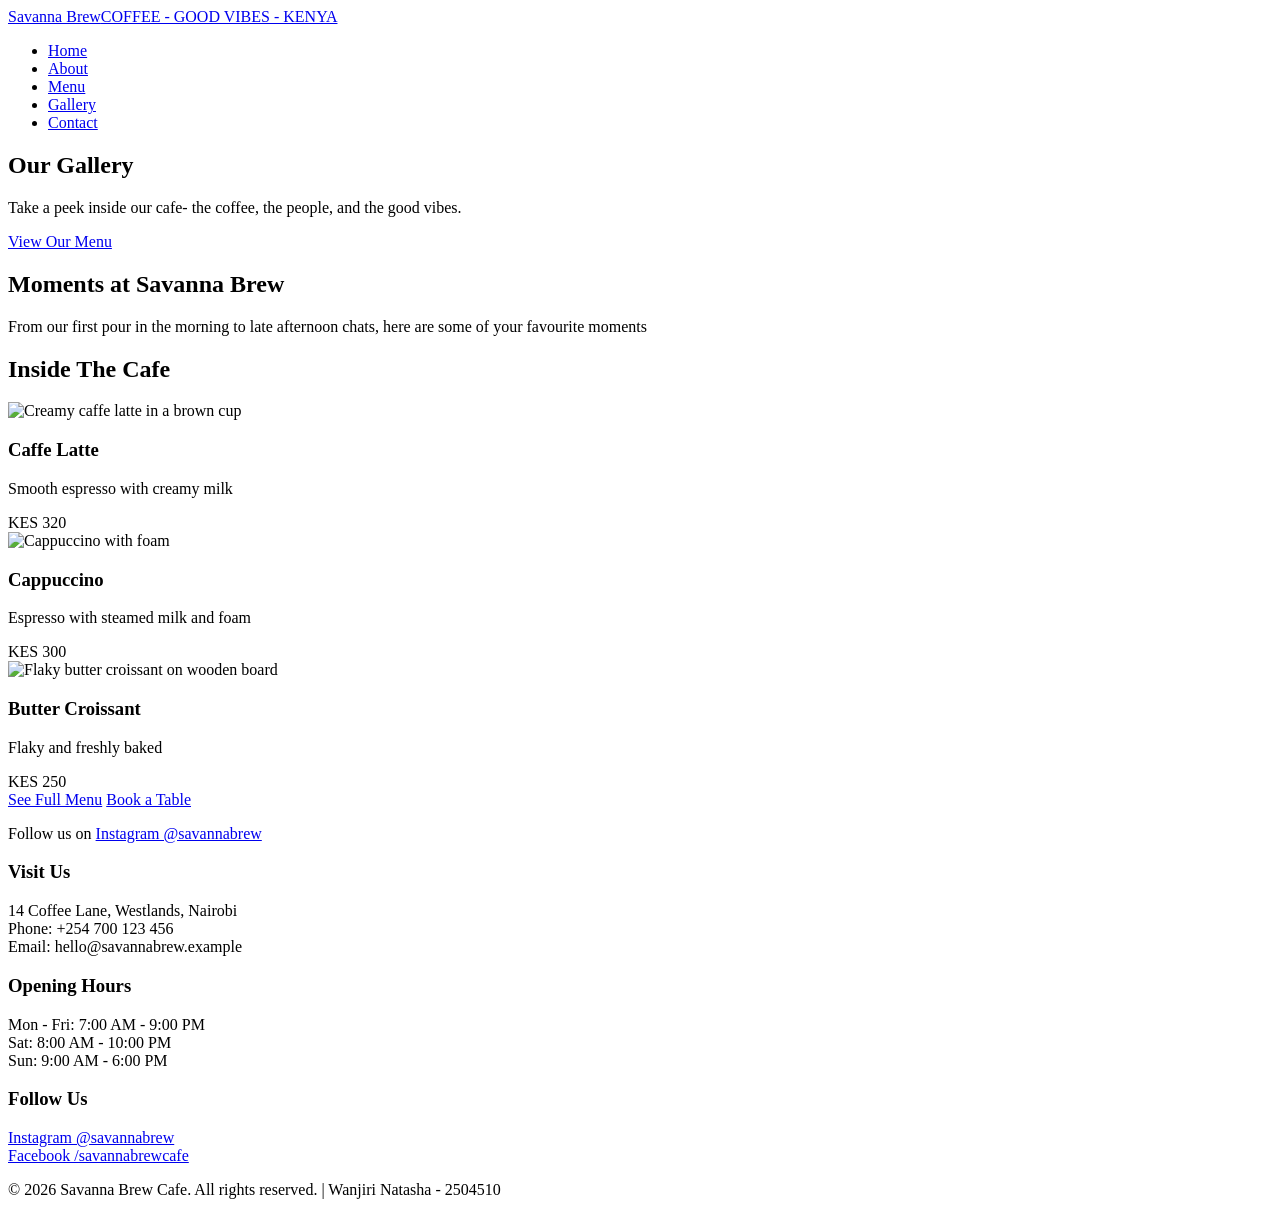
==== gallery.html @ 36a7eca8 "Add files via upload" ====
<!DOCTYPE html>
<html lang="en">
<head>
<meta charset="UTF-8">
<meta name="viewport" content="width=device-width, initial-scale=1.0">
<title>gallery | Savanna Brew Cafe - Brewed in Kenya. Served with love.</title>
<link href="https://fonts.googleapis.com/css2?family=Open+Sans:wght@400;600;700&family=Playfair+Display:wght@700&display=swap" rel="stylesheet">
<link rel="stylesheet" href="css/style.css">
</head>
<body>
<header class="site-header">
<div class="container header-inner">
<a href="index.html" class="logo">Savanna Brew<span>COFFEE - GOOD VIBES - KENYA</span></a>
<nav><ul class="main-nav">
<li><a href="index.html" class="">Home</a></li>
<li><a href="about.html">About</a></li>
<li><a href="menu.html">Menu</a></li>
<li><a href="gallery.html" class="active">Gallery</a></li>
<li><a href="contact.html">Contact</a></li>
</ul></nav>
</div>
</header>
<main>
<section class="hero">
<div class="container">
<h1>Our Gallery</h1>
<p>Take a peek inside our cafe- the coffee, the people, and the good vibes.</p>
<a href="menu.html" class="btn">View Our Menu</a>
</div>
</section>
<section class="section">
<div class="container">
<h2 class="section-title">Moments at Savanna Brew</h2>
<p class="center-text">From our first pour in the morning to late afternoon chats, here are some of your favourite moments</p>
<h2 class="section-title">Inside The Cafe</h2>
<div class="cards">
<article class="card">
<img src="images/latte.jpg" alt="Creamy caffe latte in a brown cup">
<h3>Caffe Latte</h3>
<p>Smooth espresso with creamy milk</p>
<span class="price">KES 320</span>
</article>
<article class="card">
<img src="images/cappuccino.jpg" alt="Cappuccino with foam">
<h3>Cappuccino</h3>
<p>Espresso with steamed milk and foam</p>
<span class="price">KES 300</span>
</article>
<article class="card">
<img src="images/croissant.jpg" alt="Flaky butter croissant on wooden board">
<h3>Butter Croissant</h3>
<p>Flaky and freshly baked</p>
<span class="price">KES 250</span>
</article>
</div>
<div class="cta-row">
<a href="menu.html" class="btn">See Full Menu</a>
<a href="contact.html" class="btn btn-outline">Book a Table</a>
</div>
<p class="center-text">Follow us on <a href="https://instagram.com/savannabrew" target="_blank" rel="noopener">Instagram @savannabrew</a></p>
</div>
</section>
</main>
<footer>
<div class="container footer-grid">
<div><h3>Visit Us</h3><p>14 Coffee Lane, Westlands, Nairobi<br>Phone: +254 700 123 456<br>Email: hello@savannabrew.example</p></div>
<div><h3>Opening Hours</h3><p>Mon - Fri: 7:00 AM - 9:00 PM<br>Sat: 8:00 AM - 10:00 PM<br>Sun: 9:00 AM - 6:00 PM</p></div>
<div><h3>Follow Us</h3><p><a href="https://instagram.com/savannabrew" target="_blank" rel="noopener">Instagram @savannabrew</a><br><a href="https://facebook.com/savannabrewcafe" target="_blank" rel="noopener">Facebook /savannabrewcafe</a></p></div>
</div>
<p class="copyright">© 2026 Savanna Brew Cafe. All rights reserved. | Wanjiri Natasha - 2504510</p>
</footer>
</body>
</html>
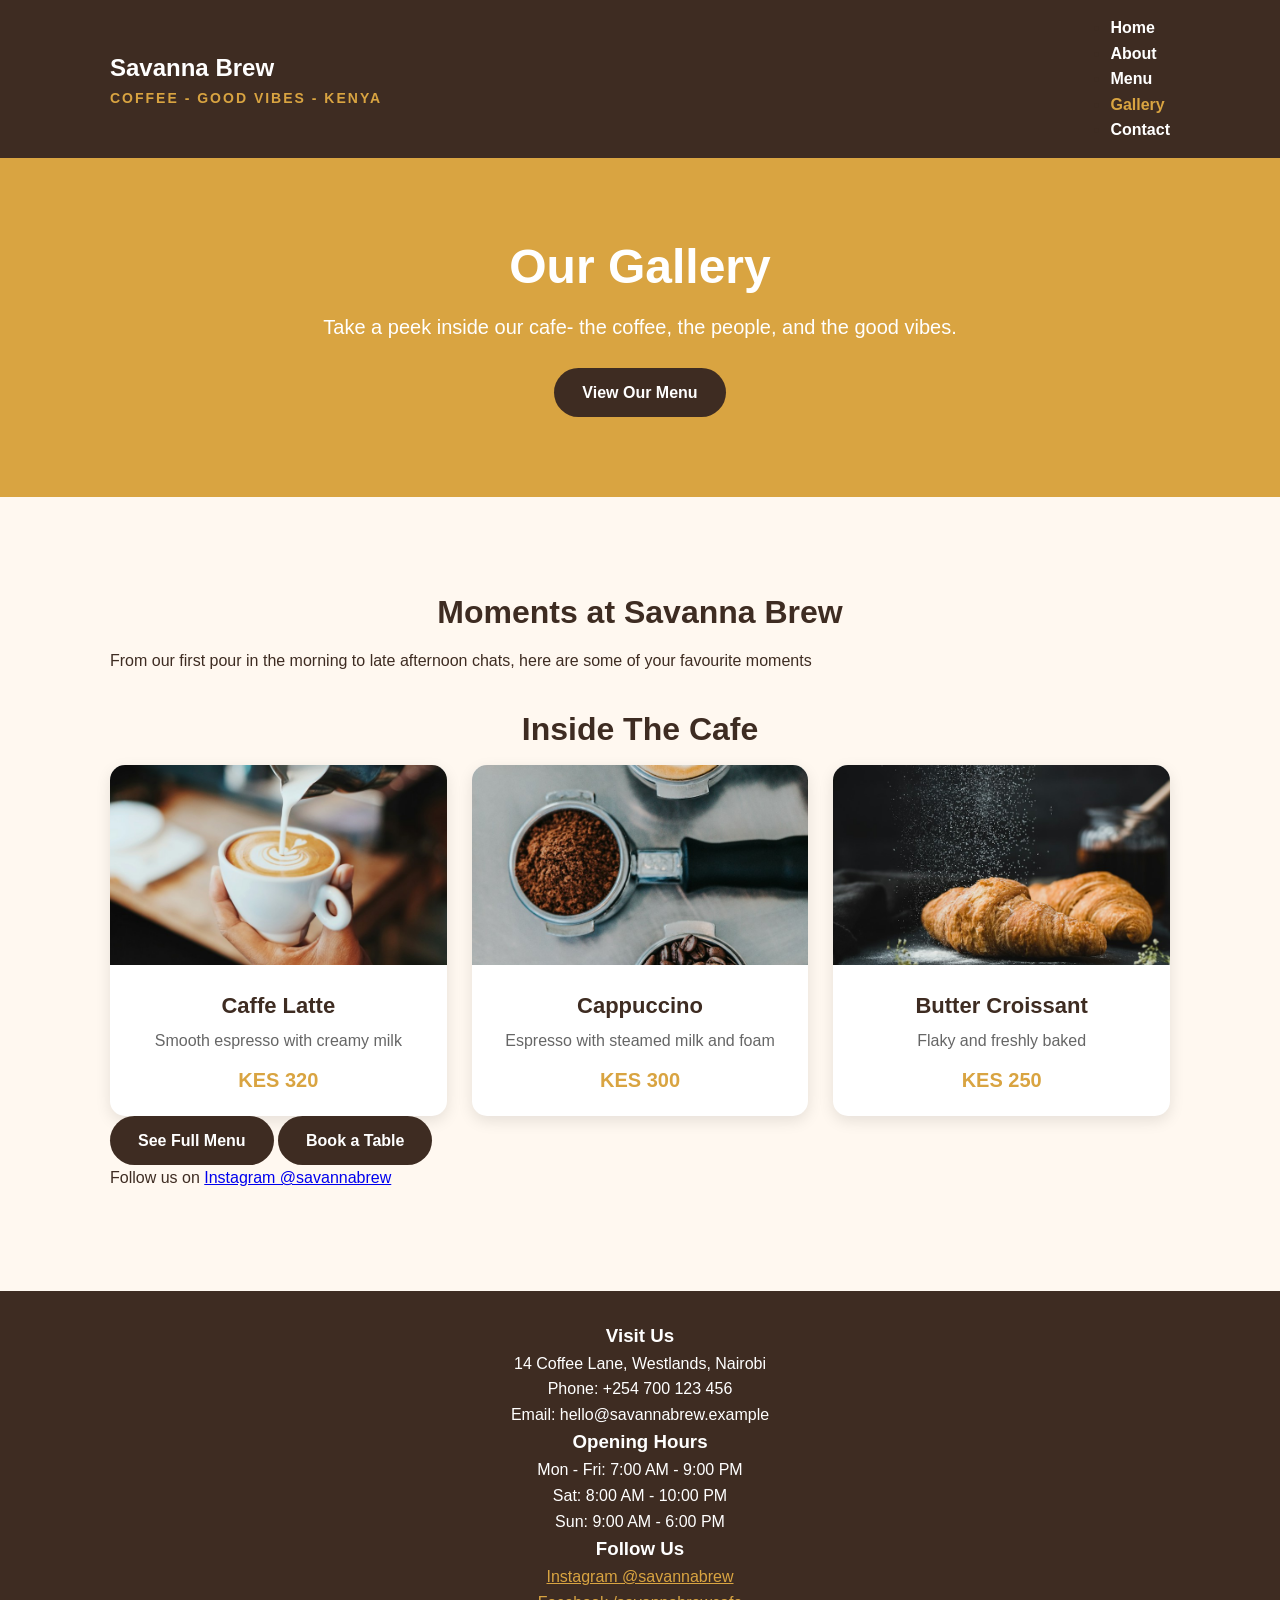
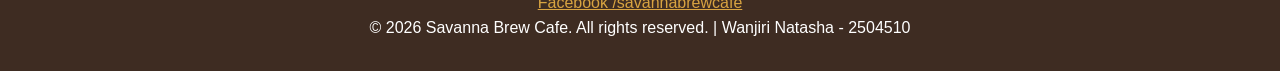
==== commit 7b5bc96b: "Update gallery.html" ====
--- a/gallery.html
+++ b/gallery.html
@@ -35,19 +35,19 @@
 <h2 class="section-title">Inside The Cafe</h2>
 <div class="cards">
 <article class="card">
-<img src="images/latte.jpg" alt="Creamy caffe latte in a brown cup">
+<img src="images/coffee-1.jpg" alt="Creamy caffe latte in a brown cup">
 <h3>Caffe Latte</h3>
 <p>Smooth espresso with creamy milk</p>
 <span class="price">KES 320</span>
 </article>
 <article class="card">
-<img src="images/cappuccino.jpg" alt="Cappuccino with foam">
+<img src="images/coffee-2.jpg" alt="Cappuccino with foam">
 <h3>Cappuccino</h3>
 <p>Espresso with steamed milk and foam</p>
 <span class="price">KES 300</span>
 </article>
 <article class="card">
-<img src="images/croissant.jpg" alt="Flaky butter croissant on wooden board">
+<img src="images/food-1.jpg" alt="Flaky butter croissant on wooden board">
 <h3>Butter Croissant</h3>
 <p>Flaky and freshly baked</p>
 <span class="price">KES 250</span>
--- a/css/style.css
+++ b/css/style.css
@@ -0,0 +1,43 @@
+* { margin: 0; padding: 0; box-sizing: border-box; }
+
+body {
+  font-family: 'Open Sans', Arial, sans-serif;
+  background: #FFF8F0;
+  color: #3E2C22;
+  line-height: 1.6;
+}
+
+.container { max-width: 1100px; margin: 0 auto; padding: 0 20px; }
+
+.site-header { background: #3E2C22; padding: 15px 0; position: sticky; top: 0; }
+.header-inner { display: flex; justify-content: space-between; align-items: center; }
+.logo { color: #fff; font-size: 24px; font-weight: bold; text-decoration: none; }
+.logo span { color: #D9A441; font-size: 14px; display: block; letter-spacing: 2px; }
+.main-nav ul { list-style: none; display: flex; gap: 20px; }
+.main-nav a { color: #fff; text-decoration: none; font-weight: 600; }
+.main-nav a.active, .main-nav a:hover { color: #D9A441; }
+
+.hero { background: #D9A441; color: #fff; text-align: center; padding: 80px 20px; }
+.hero h1 { font-size: 48px; line-height: 1.2; margin-bottom: 15px; }
+.hero p { font-size: 20px; margin-bottom: 25px; }
+.btn { background: #3E2C22; color: #fff; padding: 12px 28px; text-decoration: none; border-radius: 30px; font-weight: bold; display: inline-block; }
+.btn:hover { background: #5A4030; }
+
+.section { padding: 60px 0; }
+.section-title { text-align: center; font-size: 32px; margin-bottom: 10px; color: #3E2C22; }
+.section-subtitle { text-align: center; color: #777; margin-bottom: 35px; }
+
+.cards, .favourites-grid, .menu-grid { display: grid; grid-template-columns: repeat(auto-fit, minmax(250px, 1fr)); gap: 25px; }
+.card, .favourite-card, .menu-item { background: #fff; border-radius: 15px; overflow: hidden; box-shadow: 0 5px 15px rgba(0,0,0,0.1); text-align: center; padding-bottom: 20px; }
+.card img, .favourite-card img, .menu-item img { width: 100%; height: 200px; object-fit: cover; }
+.card h3, .favourite-card h3, .menu-item h3 { margin: 15px 0 5px; font-size: 22px; }
+.card p, .favourite-card p { padding: 0 15px; color: #666; }
+.price { color: #D9A441; font-weight: bold; font-size: 20px; margin-top: 10px; display: block; }
+
+footer, .site-footer { background: #3E2C22; color: #fff; text-align: center; padding: 30px 20px; margin-top: 40px; }
+footer a { color: #D9A441; }
+table { width: 100%; border-collapse: collapse; margin: 20px 0 40px; background: #fff; border-radius: 10px; overflow: hidden; }
+th { background: #3E2C22; color: #fff; text-align: left; padding: 12px 15px; }
+td { padding: 12px 15px; border-bottom: 1px solid #eee; }
+tr:last-child td { border-bottom: none; }
+h2 { margin: 30px 0 10px; font-size: 28px; }
